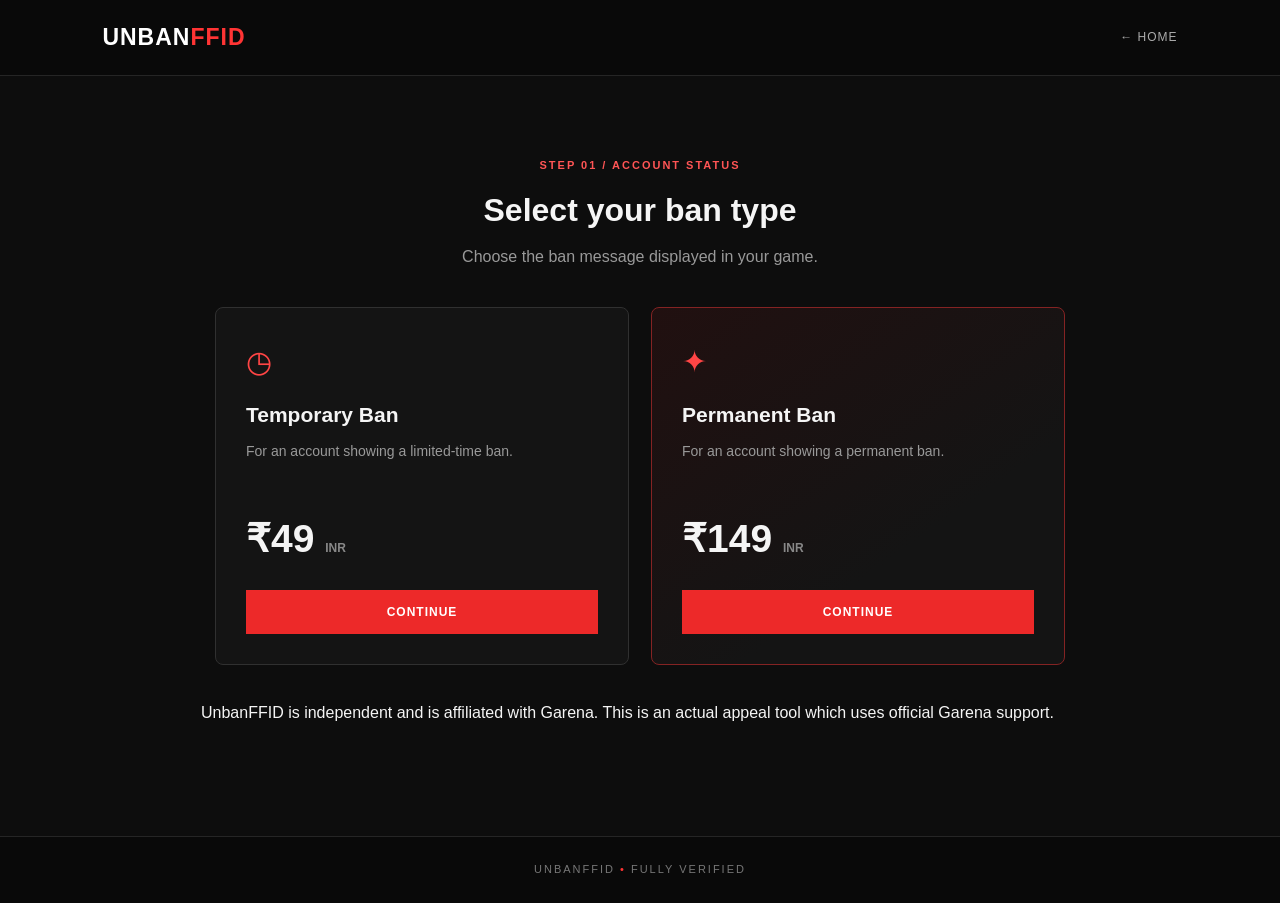
==== ban-type.html @ 5407272b "Add files via upload" ====
<!DOCTYPE html>
<html lang="en">
<head>
  <meta charset="UTF-8">
  <meta name="viewport" content="width=device-width, initial-scale=1.0">
  <meta name="theme-color" content="#090909">
  <title>Select Ban Type | UnbanFFID</title>
  <link rel="stylesheet" href="style.css">
</head>
<body>
  <header class="navbar">
    <a class="logo" href="index.html">UNBAN<span>FFID</span></a>
    <a href="index.html" class="back-link">← HOME</a>
  </header>

  <main class="plans">
    <div class="section-heading">
      <span class="eyebrow">STEP 01 / ACCOUNT STATUS</span>
      <h2>Select your ban type</h2>
      <p>Choose the ban message displayed in your game.</p>
    </div>

    <div class="plan-grid">
      <article class="plan-card">
        <div class="plan-icon">◷</div>
        <h3>Temporary Ban</h3>
        <p>For an account showing a limited-time ban.</p>
        <div class="price">₹49 <small>INR</small></div>
        <button class="select-btn"
          data-type="Temporary Ban" data-price="49">
          CONTINUE
        </button>
      </article>

      <article class="plan-card featured">
        <div class="plan-icon">✦</div>
        <h3>Permanent Ban</h3>
        <p>For an account showing a permanent ban.</p>
        <div class="price">₹149 <small>INR</small></div>
        <button class="select-btn"
          data-type="Permanent Ban" data-price="149">
          CONTINUE
        </button>
      </article>
    </div>

    <section id="next-step" class="next-step" hidden>
      <span class="eyebrow">YOUR SELECTION</span>
      <h2 id="selected-type"></h2>
      <p>Displayed fee: <strong id="selected-price"></strong></p>
      <p class="notice">
        THE TOOL BYPASS YOUR ACCOUNT SUSPENSSION. IT GUARANTEE TO YOUR ACCOUNT RECOVERY
      </p>
      <button id="continue-btn" class="primary-btn">
        CONTINUE 
      </button>
    </section>

    <p class="disclaimer">
      UnbanFFID is independent and is affiliated with Garena.
      This is an actual appeal tool which uses official Garena support.
    </p>
  </main>

  <footer>UNBANFFID <span>•</span> FULLY VERIFIED</footer>
  <script src="ban-type.js"></script>
</body>
</html>
---- style.css ----
* {
  box-sizing: border-box;
  margin: 0;
  padding: 0;
}

html {
  scroll-behavior: smooth;
}

body {
  background: #090909;
  color: #f5f5f5;
  font-family: Arial, Helvetica, sans-serif;
  line-height: 1.6;
}

.navbar {
  height: 76px;
  padding: 0 8%;
  display: flex;
  align-items: center;
  justify-content: space-between;
  border-bottom: 1px solid #252525;
}

.logo {
  color: white;
  font-size: 23px;
  font-weight: 900;
  text-decoration: none;
  letter-spacing: 1px;
}

.logo span,
.hero h1 span {
  color: #ff3434;
}

.demo-tag,
.eyebrow {
  color: #ff5555;
  font-size: 11px;
  font-weight: bold;
  letter-spacing: 2px;
}

.hero {
  min-height: 470px;
  padding: 100px 8% 85px;
  background:
    radial-gradient(ellipse at 80% 30%, #501313 0%, transparent 42%),
    linear-gradient(120deg, #111, #090909 70%);
}

.hero h1 {
  font-size: clamp(38px, 7vw, 72px);
  line-height: 1.08;
  margin: 20px 0;
  font-weight: 900;
  letter-spacing: -2px;
}

.intro {
  color: #aaa;
  max-width: 520px;
  margin-bottom: 28px;
}

.primary-btn,
.select-btn {
  display: inline-block;
  border: 0;
  background: #ed2929;
  color: white;
  padding: 15px 22px;
  font-weight: bold;
  font-size: 12px;
  letter-spacing: 1px;
  text-decoration: none;
  cursor: pointer;
  transition: 0.2s;
}

.primary-btn:hover,
.select-btn:hover {
  background: #ff4949;
  transform: translateY(-2px);
}

.primary-btn span {
  margin-left: 14px;
}

.status {
  margin-top: 25px;
  color: #888;
  font-size: 10px;
  letter-spacing: 1px;
}

.status span {
  display: inline-block;
  width: 7px;
  height: 7px;
  background: #ef3838;
  border-radius: 50%;
  margin-right: 7px;
}

.plans {
  padding: 75px 8%;
  background: #0d0d0d;
}

.section-heading {
  text-align: center;
  margin-bottom: 38px;
}

.section-heading h2,
.next-step h2 {
  font-size: 32px;
  margin: 8px 0;
}

.section-heading p,
.plan-card p {
  color: #999;
}

.plan-grid {
  display: grid;
  grid-template-columns: repeat(2, minmax(0, 1fr));
  gap: 22px;
  max-width: 850px;
  margin: auto;
}

.plan-card {
  padding: 30px;
  border: 1px solid #303030;
  background: #141414;
  border-radius: 8px;
  transition: 0.2s;
}

.plan-card:hover {
  border-color: #e83b3b;
  transform: translateY(-4px);
}

.featured {
  border-color: #842323;
  background: linear-gradient(145deg, #211010, #141414 65%);
}

.plan-icon {
  color: #ff4545;
  font-size: 30px;
  margin-bottom: 12px;
}

.plan-card h3 {
  font-size: 21px;
  margin-bottom: 8px;
}

.plan-card p {
  font-size: 14px;
  min-height: 48px;
}

.price {
  font-size: 39px;
  font-weight: 900;
  margin: 20px 0;
}

.price small {
  color: #888;
  font-size: 12px;
}

.select-btn {
  width: 100%;
}

.next-step {
  max-width: 850px;
  margin: 30px auto 0;
  padding: 28px;
  border: 1px solid #383838;
  border-radius: 8px;
  background: #151515;
}

.next-step[hidden] {
  display: none;
}

.notice {
  color: #aaa;
  font-size: 13px;
  margin: 12px 0 20px;
}

.disclaimer {
  margin: 35px auto;
  padding: 0 8%;
  max-width: 1050px;
}

.disclaimer h3 {
  font-size: 16px;
  margin-bottom: 8px;
}

.disclaimer p {
  color: #888;
  font-size: 13px;
}

footer {
  text-align: center;
  padding: 24px;
  border-top: 1px solid #252525;
  color: #777;
  font-size: 11px;
  letter-spacing: 2px;
}

footer span {
  color: #ff3434;
}

@media (max-width: 600px) {
  .navbar {
    padding: 0 5%;
  }

  .hero {
    padding: 75px 6%;
  }

  .plans {
    padding: 55px 6%;
  }

  .plan-grid {
    grid-template-columns: 1fr;
  }

  .hero h1 {
    letter-spacing: -1px;
  }
}
.back-link {
  color: #aaa;
  text-decoration: none;
  font-size: 12px;
  letter-spacing: 1px;
}

.back-link:hover {
  color: #ff3434;
}

#utr-form {
  text-align: left;
}

#utr-form label {
  display: block;
  font-size: 13px;
  margin-bottom: 8px;
}

#utr {
  width: 100%;
  padding: 14px;
  color: white;
  background: #0b0b0b;
  border: 1px solid #444;
  border-radius: 5px;
  outline: none;
  margin-bottom: 14px;
}

#utr:focus {
  border-color: #ff3434;
}

#utr-form .primary-btn {
  width: 100%;
  text-align: center;
}

#utr-form .notice {
  color: #aaa;
  font-size: 12px;
  margin: 8px 0 18px;
}

.payment-status {
  color: #ddd;
  font-size: 13px;
  margin-top: 15px;
}

/* Center the payment page content */
.payment-page {
  width: 100%;
  min-height: 75vh;
  padding: 55px 20px 75px;
  display: flex;
  flex-direction: column;
  align-items: center;
}

/* Center the heading */
.payment-page .section-heading {
  width: 100%;
  text-align: center;
  margin-bottom: 30px;
}

/* Center the payment card */
.payment-card {
  width: 100%;
  max-width: 460px;
  margin: 0 auto;
  padding: 30px;
  text-align: center;
  background: #141414;
  border: 1px solid #333;
  border-radius: 10px;
}

/* Center the QR code */
.qr-container {
  display: flex;
  justify-content: center;
  align-items: center;
  width: fit-content;
  max-width: 100%;
  margin: 20px auto;
  padding: 12px;
  background: white;
  border-radius: 8px;
}

.qr-container img {
  display: block;
  width: 220px;
  height: 220px;
  max-width: 100%;
  object-fit: contain;
}

/* Keep payment form properly aligned */
#utr-form {
  width: 100%;
  text-align: left;
}

#utr-form input {
  display: block;
  width: 100%;
}

#utr-form button {
  width: 100%;
}

@media (max-width: 500px) {
  .payment-card {
    padding: 20px;
  }

  .qr-container img {
    width: 190px;
    height: 190px;
  }
}

.request-page {
  min-height: 75vh;
  padding: 55px 20px 75px;
  display: flex;
  flex-direction: column;
  align-items: center;
}

.request-card {
  width: 100%;
  max-width: 480px;
  padding: 30px;
  background: #141414;
  border: 1px solid #333;
  border-radius: 10px;
}

.request-card h1 {
  font-size: 30px;
  margin: 12px 0;
}

.request-card .muted {
  color: #999;
  font-size: 14px;
  margin-bottom: 25px;
}

#account-form label {
  display: block;
  font-size: 13px;
  margin: 16px 0 8px;
}

#account-form input,
#account-form select {
  width: 100%;
  padding: 14px;
  color: #fff;
  background: #090909;
  border: 1px solid #444;
  border-radius: 5px;
}

#account-form select option {
  background: #141414;
}

#account-form .primary-btn {
  width: 100%;
  margin-top: 15px;
}

.request-card .notice {
  margin-top: 20px;
  color: #aaa;
  font-size: 12px;
}

.terminal-section {
  width: 100%;
  max-width: 760px;
  overflow: hidden;
  border: 1px solid #333;
  border-radius: 9px;
  background: #050705;
}

.terminal-top {
  display: flex;
  align-items: center;
  gap: 15px;
  padding: 14px;
  background: #171717;
  border-bottom: 1px solid #333;
  color: #aaa;
  font: 11px monospace;
}

.terminal-lights {
  display: flex;
  gap: 5px;
}

.terminal-lights span {
  width: 9px;
  height: 9px;
  border-radius: 50%;
  background: #777;
}

.terminal-lights span:first-child {
  background: #ed5555;
}

.terminal-lights span:nth-child(2) {
  background: #e9bd4c;
}

.terminal-lights span:nth-child(3) {
  background: #4bbd73;
}

.terminal {
  height: 350px;
  overflow-y: auto;
  padding: 20px;
  color: #70e991;
  font: 12px/1.9 Consolas, monospace;
  overflow-wrap: anywhere;
}

.terminal-line {
  margin-bottom: 5px;
}

.terminal-line.failed {
  color: #ff7777;
}

.terminal-line.info {
  color: #8dbbff;
}

.terminal-result {
  padding: 0 20px 20px;
  color: #70e991;
  font-size: 14px;
}

@media (max-width: 500px) {
  .request-card {
    padding: 22px 17px;
  }

  .terminal {
    height: 300px;
    padding: 14px;
    font-size: 11px;
  }
}
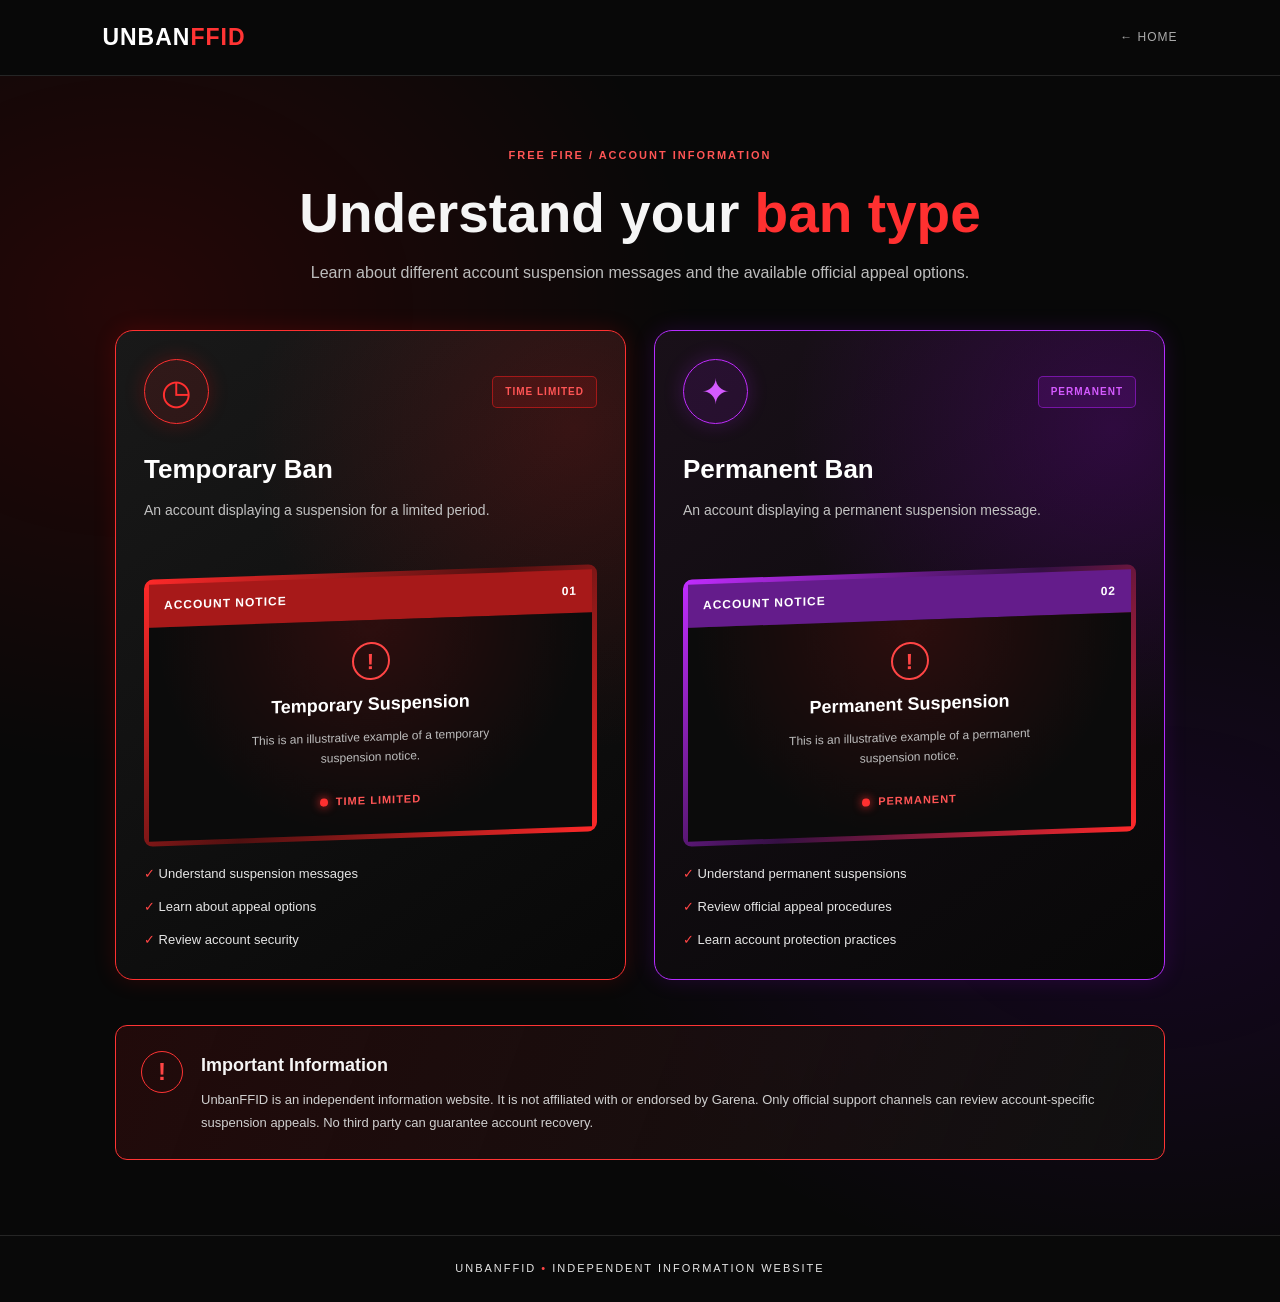
==== commit 2f24b15b: "Update ban-type.html" ====
--- a/ban-type.html
+++ b/ban-type.html
@@ -1,69 +1,170 @@
-
 <!DOCTYPE html>
 <html lang="en">
+
 <head>
   <meta charset="UTF-8">
   <meta name="viewport" content="width=device-width, initial-scale=1.0">
   <meta name="theme-color" content="#090909">
-  <title>Select Ban Type | UnbanFFID</title>
+
+  <title>Free Fire Account Suspension Guide | UnbanFFID</title>
+
   <link rel="stylesheet" href="style.css">
 </head>
-<body>
+
+<body class="ban-page">
+
   <header class="navbar">
-    <a class="logo" href="index.html">UNBAN<span>FFID</span></a>
+    <a class="logo" href="index.html">
+      UNBAN<span>FFID</span>
+    </a>
+
     <a href="index.html" class="back-link">← HOME</a>
   </header>
 
   <main class="plans">
+
     <div class="section-heading">
-      <span class="eyebrow">STEP 01 / ACCOUNT STATUS</span>
-      <h2>Select your ban type</h2>
-      <p>Choose the ban message displayed in your game.</p>
+      <span class="eyebrow">FREE FIRE / ACCOUNT INFORMATION</span>
+
+      <h1>
+        Understand your
+        <span>ban type</span>
+      </h1>
+
+      <p>
+        Learn about different account suspension messages
+        and the available official appeal options.
+      </p>
     </div>
 
     <div class="plan-grid">
-      <article class="plan-card">
-        <div class="plan-icon">◷</div>
-        <h3>Temporary Ban</h3>
-        <p>For an account showing a limited-time ban.</p>
-        <div class="price">₹49 <small>INR</small></div>
-        <button class="select-btn"
-          data-type="Temporary Ban" data-price="49">
-          CONTINUE
-        </button>
+
+      <!-- TEMPORARY BAN -->
+      <article class="plan-card detailed-card temporary-card">
+
+        <div class="card-top">
+          <div class="plan-icon">◷</div>
+          <span class="card-badge">TIME LIMITED</span>
+        </div>
+
+        <div class="card-content">
+          <h2>Temporary Ban</h2>
+
+          <p>
+            An account displaying a suspension
+            for a limited period.
+          </p>
+
+          <div class="notice-preview temporary-notice">
+            <div class="notice-header">
+              <span>ACCOUNT NOTICE</span>
+              <span>01</span>
+            </div>
+
+            <div class="notice-body">
+              <div class="notice-symbol">!</div>
+
+              <h3>Temporary Suspension</h3>
+
+              <p>
+                This is an illustrative example
+                of a temporary suspension notice.
+              </p>
+
+              <div class="notice-status">
+                <span></span>
+                TIME LIMITED
+              </div>
+            </div>
+          </div>
+
+          <div class="feature-list">
+            <div>✓ Understand suspension messages</div>
+            <div>✓ Learn about appeal options</div>
+            <div>✓ Review account security</div>
+          </div>
+
+        </div>
+
       </article>
 
-      <article class="plan-card featured">
-        <div class="plan-icon">✦</div>
-        <h3>Permanent Ban</h3>
-        <p>For an account showing a permanent ban.</p>
-        <div class="price">₹149 <small>INR</small></div>
-        <button class="select-btn"
-          data-type="Permanent Ban" data-price="149">
-          CONTINUE
-        </button>
+
+      <!-- PERMANENT BAN -->
+      <article class="plan-card detailed-card permanent-card">
+
+        <div class="card-top">
+          <div class="plan-icon">✦</div>
+          <span class="card-badge">PERMANENT</span>
+        </div>
+
+        <div class="card-content">
+          <h2>Permanent Ban</h2>
+
+          <p>
+            An account displaying a permanent
+            suspension message.
+          </p>
+
+          <div class="notice-preview permanent-notice">
+            <div class="notice-header">
+              <span>ACCOUNT NOTICE</span>
+              <span>02</span>
+            </div>
+
+            <div class="notice-body">
+              <div class="notice-symbol">!</div>
+
+              <h3>Permanent Suspension</h3>
+
+              <p>
+                This is an illustrative example
+                of a permanent suspension notice.
+              </p>
+
+              <div class="notice-status">
+                <span></span>
+                PERMANENT
+              </div>
+            </div>
+          </div>
+
+          <div class="feature-list">
+            <div>✓ Understand permanent suspensions</div>
+            <div>✓ Review official appeal procedures</div>
+            <div>✓ Learn account protection practices</div>
+          </div>
+
+        </div>
+
       </article>
+
     </div>
 
-    <section id="next-step" class="next-step" hidden>
-      <span class="eyebrow">YOUR SELECTION</span>
-      <h2 id="selected-type"></h2>
-      <p>Displayed fee: <strong id="selected-price"></strong></p>
-      <p class="notice">
-        THE TOOL BYPASS YOUR ACCOUNT SUSPENSSION. IT GUARANTEE TO YOUR ACCOUNT RECOVERY
-      </p>
-      <button id="continue-btn" class="primary-btn">
-        CONTINUE 
-      </button>
+
+    <!-- IMPORTANT INFORMATION -->
+    <section class="ban-information">
+
+      <div class="information-icon">!</div>
+
+      <div>
+        <h2>Important Information</h2>
+
+        <p>
+          UnbanFFID is an independent information website.
+          It is not affiliated with or endorsed by Garena.
+          Only official support channels can review
+          account-specific suspension appeals.
+          No third party can guarantee account recovery.
+        </p>
+      </div>
+
     </section>
 
-    <p class="disclaimer">
-      UnbanFFID is independent and is affiliated with Garena.
-      This is an actual appeal tool which uses official Garena support.
-    </p>
   </main>
 
-  <footer>UNBANFFID <span>•</span> FULLY VERIFIED</footer>
-  <script src="ban-type.js"></script>
+  <footer>
+    UNBANFFID <span>•</span> INDEPENDENT INFORMATION WEBSITE
+  </footer>
+
 </body>
 </html>
--- a/style.css
+++ b/style.css
@@ -212,7 +212,7 @@
   max-width: 1050px;
 }
 
-.disclaimer h3 {
+.disclaimer h2 {
   font-size: 16px;
   margin-bottom: 8px;
 }
@@ -526,3 +526,898 @@
     font-size: 11px;
   }
 }
+
+.qr-container {
+  display: flex;
+  flex-direction: column;
+  align-items: center;
+  text-align: center;
+}
+
+.payment-qr {
+  display: block;
+  width: 100%;
+  max-width: 400px;
+  height: auto;
+  margin: 20px auto;
+  object-fit: contain;
+}
+
+.qr-container {
+  display: flex;
+  justify-content: center;
+  align-items: center;
+  width: 100%;
+  margin: 20px auto;
+}
+
+.payment-qr {
+  display: block;
+  width: 100%;
+  max-width: 400px;
+  height: auto;
+  margin: 0 auto;
+  object-fit: contain;
+}
+.hero-button {
+  display: inline-block;
+  margin-top: 20px;
+  padding: 14px 28px;
+  background: linear-gradient(135deg, #2563eb, #7c3aed);
+  color: #ffffff;
+  text-decoration: none;
+  font-weight: 700;
+  font-size: 14px;
+  border-radius: 8px;
+  border: 1px solid rgba(255, 255, 255, 0.15);
+  transition: transform 0.2s ease, box-shadow 0.2s ease;
+}
+
+.hero-button:hover {
+  transform: translateY(-2px);
+  box-shadow: 0 8px 24px rgba(124, 58, 237, 0.3);
+}
+/* Accessibility: improve footer text contrast */
+footer {
+  color: #e5e5e5;
+  background-color: #090909;
+}
+
+footer span {
+  color: #ff4545;
+}
+/* FAQ SECTION */
+.faq-section {
+  padding: 70px 20px;
+  background: #090909;
+  color: #f5f5f5;
+}
+
+.faq-container {
+  max-width: 850px;
+  margin: 0 auto;
+}
+
+.faq-heading {
+  text-align: center;
+  margin-bottom: 35px;
+}
+
+.faq-label {
+  display: inline-block;
+  margin-bottom: 12px;
+  color: #a3a3a3;
+  font-size: 12px;
+  font-weight: 700;
+  letter-spacing: 2px;
+}
+
+.faq-heading h2 {
+  font-size: clamp(25px, 4vw, 36px);
+  line-height: 1.3;
+  margin-bottom: 12px;
+  color: #fff;
+}
+
+.faq-heading p {
+  color: #a3a3a3;
+  font-size: 14px;
+}
+
+.faq-item {
+  margin-bottom: 12px;
+  background: #111;
+  border: 1px solid #292929;
+  border-radius: 10px;
+  overflow: hidden;
+}
+
+.faq-item[open] {
+  border-color: #555;
+}
+
+.faq-item summary {
+  position: relative;
+  padding: 18px 48px 18px 18px;
+  cursor: pointer;
+  color: #f5f5f5;
+  font-size: 15px;
+  font-weight: 600;
+  line-height: 1.6;
+  list-style: none;
+}
+
+.faq-item summary::-webkit-details-marker {
+  display: none;
+}
+
+.faq-item summary::after {
+  content: "+";
+  position: absolute;
+  right: 18px;
+  top: 50%;
+  transform: translateY(-50%);
+  color: #aaa;
+  font-size: 24px;
+  font-weight: 400;
+}
+
+.faq-item[open] summary::after {
+  content: "−";
+}
+
+.faq-answer {
+  padding: 0 18px 20px;
+  color: #bdbdbd;
+  font-size: 14px;
+  line-height: 1.9;
+  overflow-wrap: anywhere;
+}
+
+.faq-answer p {
+  margin-bottom: 10px;
+}
+
+.faq-answer ol {
+  padding-left: 22px;
+}
+
+.faq-answer li {
+  margin-bottom: 7px;
+}
+
+@media (max-width: 600px) {
+  .faq-section {
+    padding: 45px 16px;
+  }
+
+  .faq-item summary {
+    padding: 16px 42px 16px 14px;
+    font-size: 14px;
+  }
+
+  .faq-answer {
+    padding: 0 14px 16px;
+    font-size: 13px;
+  }
+}
+/* FREE FIRE ACCOUNT SUSPENSION EXAMPLE */
+
+.ban-example {
+  position: relative;
+  overflow: hidden;
+  padding: 75px 6%;
+  background:
+    radial-gradient(
+      ellipse at 50% 0%,
+      rgba(255, 204, 0, 0.07),
+      transparent 65%
+    ),
+    #080a0e;
+  border-top: 1px solid #242830;
+  border-bottom: 1px solid #242830;
+}
+
+.ban-example-inner {
+  max-width: 1100px;
+  margin: 0 auto;
+  text-align: center;
+}
+
+.ban-example-label {
+  display: inline-block;
+  margin-bottom: 18px;
+  padding: 7px 13px;
+  border: 1px solid rgba(255, 204, 0, 0.35);
+  border-radius: 4px;
+  color: #ffcc00;
+  font-size: 11px;
+  font-weight: 800;
+  letter-spacing: 2px;
+}
+
+.ban-example h2 {
+  margin: 0 0 16px;
+  color: #ffffff;
+  font-size: clamp(27px, 4vw, 43px);
+  line-height: 1.2;
+  font-weight: 900;
+  letter-spacing: -0.7px;
+}
+
+.ban-example h2 span {
+  display: block;
+  margin-top: 5px;
+  color: #ffcc00;
+}
+
+.ban-example-text {
+  max-width: 650px;
+  margin: 0 auto 35px;
+  color: #a5abb5;
+  font-size: 15px;
+  line-height: 1.8;
+}
+
+.ban-example-image {
+  position: relative;
+  width: 100%;
+  padding: 8px;
+  background: linear-gradient(
+    135deg,
+    #ffcc00,
+    #665300,
+    #ffcc00
+  );
+  border-radius: 13px;
+  box-shadow: 0 18px 55px rgba(0, 0, 0, 0.4);
+}
+
+.ban-example-image img {
+  display: block;
+  width: 100%;
+  height: auto;
+  border-radius: 8px;
+  background: #080a0e;
+}
+
+.ban-example-note {
+  display: flex;
+  align-items: flex-start;
+  gap: 12px;
+  max-width: 850px;
+  margin: 24px auto 0;
+  padding: 18px 20px;
+  text-align: left;
+  background: #11151b;
+  border: 1px solid #272d35;
+  border-radius: 8px;
+}
+
+.ban-example-note .note-icon {
+  flex-shrink: 0;
+  color: #ffcc00;
+  font-size: 21px;
+}
+
+.ban-example-note p {
+  margin: 0;
+  color: #aeb5c0;
+  font-size: 13px;
+  line-height: 1.8;
+}
+
+@media (max-width: 600px) {
+  .ban-example {
+    padding: 48px 5%;
+  }
+
+  .ban-example-text {
+    font-size: 14px;
+    margin-bottom: 25px;
+  }
+
+  .ban-example-image {
+    padding: 4px;
+    border-radius: 8px;
+  }
+
+  .ban-example-image img {
+    border-radius: 5px;
+  }
+
+  .ban-example-note {
+    padding: 14px;
+    gap: 9px;
+  }
+}
+/* Showcase Gallery */
+.showcase-gallery {
+  width: min(100% - 32px, 1000px);
+  margin: 60px auto;
+  color: #fff;
+}
+
+.showcase-gallery h2 {
+  text-align: center;
+  font-size: clamp(24px, 4vw, 36px);
+  font-weight: 900;
+  letter-spacing: 1px;
+  margin-bottom: 12px;
+}
+
+.showcase-description {
+  text-align: center;
+  color: #aaa;
+  line-height: 1.7;
+  margin-bottom: 30px;
+}
+
+.showcase-card {
+  margin: 24px 0;
+  padding: 10px;
+  overflow: hidden;
+  background: #101014;
+  border: 1px solid #30252a;
+  border-radius: 16px;
+  box-shadow: 0 8px 30px rgba(0, 0, 0, 0.35);
+  transition: transform 0.25s ease, border-color 0.25s ease;
+}
+
+.showcase-card:hover {
+  transform: translateY(-4px);
+  border-color: #ff303b;
+}
+
+.showcase-card img {
+  display: block;
+  width: 100%;
+  height: auto;
+  border-radius: 10px;
+}
+
+.showcase-card figcaption {
+  padding: 14px 8px 8px;
+  color: #e6e6e6;
+  font-size: 14px;
+  text-align: center;
+}
+
+@media (max-width: 600px) {
+  .showcase-gallery {
+    width: calc(100% - 20px);
+    margin: 40px auto;
+  }
+
+  .showcase-card {
+    padding: 6px;
+    border-radius: 12px;
+  }
+}
+
+/* ===== Animated Homepage Stats ===== */
+.stats-section {
+  width: min(100% - 36px, 1000px);
+  margin: 45px auto;
+  display: grid;
+  grid-template-columns: repeat(3, minmax(0, 1fr));
+  gap: 18px;
+}
+
+.stat-card {
+  position: relative;
+  overflow: hidden;
+  padding: 28px 16px;
+  text-align: center;
+  color: #f5f5f5;
+  background: linear-gradient(145deg, #151515, #0b0b0b);
+  border: 1px solid #303030;
+  border-bottom: 3px solid #ff3030;
+  border-radius: 14px;
+  opacity: 0;
+  transform: translateY(22px);
+  animation: statFadeIn 0.65s ease forwards;
+  transition: border-color 0.25s ease, box-shadow 0.25s ease;
+}
+
+.stat-card:nth-child(1) {
+  animation-delay: 0.1s;
+}
+
+.stat-card:nth-child(2) {
+  animation-delay: 0.25s;
+}
+
+.stat-card:nth-child(3) {
+  animation-delay: 0.4s;
+}
+
+.stat-card:hover {
+  border-color: #ff4545;
+  box-shadow: 0 8px 28px rgba(255, 48, 48, 0.12);
+}
+
+.stat-icon {
+  width: 38px;
+  height: 38px;
+  margin: 0 auto 14px;
+  color: #ff4545;
+}
+
+.stat-icon svg {
+  width: 100%;
+  height: 100%;
+  fill: none;
+  stroke: currentColor;
+  stroke-width: 1.7;
+  stroke-linecap: round;
+  stroke-linejoin: round;
+}
+
+.stat-number {
+  margin-bottom: 8px;
+  color: #ffffff;
+  font-size: clamp(24px, 3vw, 34px);
+  font-weight: 800;
+}
+
+.stat-card h3 {
+  margin: 0;
+  color: #f0f0f0;
+  font-size: 14px;
+  line-height: 1.5;
+}
+
+.stat-card p {
+  margin: 8px 0 0;
+  color: #bdbdbd;
+  font-size: 12px;
+  line-height: 1.6;
+}
+
+.stat-game-title {
+  margin: 4px 0 10px;
+  color: #ff4545;
+  font-size: 11px;
+  font-weight: 800;
+  letter-spacing: 1.2px;
+}
+
+@keyframes statFadeIn {
+  from {
+    opacity: 0;
+    transform: translateY(22px);
+  }
+
+  to {
+    opacity: 1;
+    transform: translateY(0);
+  }
+}
+
+
+@media (max-width: 650px) {
+  .stats-section {
+    width: calc(100% - 20px);
+    grid-template-columns: repeat(3, minmax(0, 1fr));
+    gap: 7px;
+    padding: 0;
+    margin: 25px auto;
+  }
+
+  .stat-card {
+    min-width: 0;
+    padding: 18px 4px;
+    border-radius: 9px;
+    overflow-wrap: anywhere;
+  }
+
+  .stat-icon {
+    width: 26px;
+    height: 26px;
+    margin-bottom: 10px;
+  }
+
+  .stat-number {
+    font-size: 18px;
+  }
+
+  .stat-card h3 {
+    font-size: 11px;
+  }
+
+  .stat-card p {
+    font-size: 10px;
+  }
+
+  .stat-game-title {
+    font-size: 9px;
+    letter-spacing: 0.3px;
+  }
+}
+
+
+@media (prefers-reduced-motion: reduce) {
+  .stat-card {
+    opacity: 1;
+    transform: none;
+    animation: none;
+    transition: none;
+  }
+}
+/* =================================
+   DETAILED BAN INFORMATION PAGE
+================================= */
+
+.ban-page {
+  background: #080808;
+  overflow-x: hidden;
+}
+
+.ban-page .plans {
+  position: relative;
+  padding: 65px 5%;
+  background:
+    radial-gradient(
+      ellipse at 10% 20%,
+      rgba(255, 0, 0, 0.12),
+      transparent 35%
+    ),
+    radial-gradient(
+      ellipse at 90% 70%,
+      rgba(140, 0, 255, 0.10),
+      transparent 35%
+    ),
+    #080808;
+}
+
+.ban-page .section-heading {
+  max-width: 750px;
+  margin: 0 auto 45px;
+}
+
+.ban-page .section-heading h1 {
+  font-size: clamp(32px, 5vw, 55px);
+  font-weight: 900;
+  line-height: 1.15;
+  margin: 15px 0;
+}
+
+.ban-page .section-heading h1 span {
+  color: #ff3030;
+}
+
+.ban-page .section-heading p {
+  color: #bdbdbd;
+  font-size: 16px;
+}
+
+
+/* CARD GRID */
+
+.ban-page .plan-grid {
+  max-width: 1050px;
+  gap: 28px;
+}
+
+.ban-page .detailed-card {
+  position: relative;
+  min-width: 0;
+  padding: 28px;
+  overflow: hidden;
+  border-radius: 18px;
+  background:
+    radial-gradient(
+      circle at 90% 15%,
+      rgba(255, 30, 30, 0.16),
+      transparent 45%
+    ),
+    linear-gradient(145deg, #191919, #080808);
+  transition: transform 0.3s ease;
+}
+
+.ban-page .detailed-card:hover {
+  transform: translateY(-5px);
+}
+
+.ban-page .temporary-card {
+  border: 1px solid #ff3030;
+  box-shadow: 0 0 22px rgba(255, 0, 0, 0.15);
+}
+
+.ban-page .permanent-card {
+  border: 1px solid #b52cff;
+  background:
+    radial-gradient(
+      circle at 90% 15%,
+      rgba(170, 0, 255, 0.19),
+      transparent 45%
+    ),
+    linear-gradient(145deg, #191019, #080808);
+  box-shadow: 0 0 22px rgba(170, 0, 255, 0.15);
+}
+
+
+/* CARD TOP */
+
+.ban-page .card-top {
+  display: flex;
+  justify-content: space-between;
+  align-items: center;
+  margin-bottom: 25px;
+}
+
+.ban-page .plan-icon {
+  width: 65px;
+  height: 65px;
+  display: grid;
+  place-items: center;
+  margin: 0;
+  border-radius: 50%;
+  background: rgba(255, 30, 30, 0.10);
+  border: 1px solid #ff3030;
+  color: #ff3030;
+  font-size: 35px;
+  box-shadow: 0 0 20px rgba(255, 0, 0, 0.22);
+}
+
+.ban-page .permanent-card .plan-icon {
+  border-color: #c12cff;
+  color: #d45aff;
+  background: rgba(180, 30, 255, 0.10);
+  box-shadow: 0 0 20px rgba(180, 30, 255, 0.22);
+}
+
+.ban-page .card-badge {
+  padding: 7px 12px;
+  border-radius: 5px;
+  background: rgba(255, 30, 30, 0.12);
+  border: 1px solid rgba(255, 30, 30, 0.5);
+  color: #ff5555;
+  font-size: 10px;
+  font-weight: 800;
+  letter-spacing: 1px;
+}
+
+.ban-page .permanent-card .card-badge {
+  color: #d45aff;
+  background: rgba(180, 30, 255, 0.12);
+  border-color: rgba(180, 30, 255, 0.5);
+}
+
+
+/* CARD TEXT */
+
+.ban-page .card-content h2 {
+  font-size: 26px;
+  margin-bottom: 8px;
+  color: #fff;
+}
+
+.ban-page .card-content > p {
+  color: #c2c2c2;
+  font-size: 14px;
+  line-height: 1.7;
+  min-height: 48px;
+}
+
+
+/* ILLUSTRATIVE NOTICE */
+
+.notice-preview {
+  margin: 25px 0;
+  padding: 5px;
+  border-radius: 9px;
+  transform: skewY(-2deg);
+}
+
+.temporary-notice {
+  background: linear-gradient(
+    135deg,
+    #ff2929,
+    #501010,
+    #ff2929
+  );
+}
+
+.permanent-notice {
+  background: linear-gradient(
+    135deg,
+    #c12cff,
+    #351044,
+    #ff2929
+  );
+}
+
+.notice-header {
+  display: flex;
+  justify-content: space-between;
+  padding: 12px 15px;
+  background: #a71919;
+  color: white;
+  font-size: 12px;
+  font-weight: 900;
+  letter-spacing: 1px;
+}
+
+.permanent-notice .notice-header {
+  background: #641c8b;
+}
+
+.notice-body {
+  min-height: 180px;
+  padding: 22px;
+  text-align: center;
+  background:
+    radial-gradient(
+      circle at 50% 0%,
+      rgba(255, 30, 30, 0.14),
+      transparent 70%
+    ),
+    #0b0b0b;
+}
+
+.notice-symbol {
+  width: 38px;
+  height: 38px;
+  display: grid;
+  place-items: center;
+  margin: 0 auto 10px;
+  border: 2px solid #ff4545;
+  border-radius: 50%;
+  color: #ff4545;
+  font-size: 22px;
+  font-weight: 900;
+}
+
+.notice-body h3 {
+  color: #fff;
+  font-size: 18px;
+  margin-bottom: 8px;
+}
+
+.notice-body p {
+  max-width: 300px;
+  margin: auto;
+  color: #bdbdbd;
+  font-size: 12px;
+  line-height: 1.7;
+}
+
+.notice-status {
+  display: inline-flex;
+  align-items: center;
+  gap: 8px;
+  margin-top: 17px;
+  color: #ff5555;
+  font-size: 11px;
+  font-weight: 900;
+  letter-spacing: 1px;
+}
+
+.notice-status span {
+  width: 8px;
+  height: 8px;
+  border-radius: 50%;
+  background: #ff3030;
+  box-shadow: 0 0 10px #ff3030;
+}
+
+
+/* FEATURES */
+
+.ban-page .feature-list {
+  display: grid;
+  gap: 12px;
+  margin-top: 25px;
+}
+
+.ban-page .feature-list div {
+  color: #e5e5e5;
+  font-size: 13px;
+}
+
+.ban-page .feature-list div::first-letter {
+  color: #ff4545;
+}
+
+
+/* INFORMATION */
+
+.ban-information {
+  display: flex;
+  align-items: flex-start;
+  gap: 18px;
+  max-width: 1050px;
+  margin: 45px auto 10px;
+  padding: 25px;
+  border: 1px solid #ff3434;
+  border-radius: 12px;
+  background:
+    linear-gradient(
+      110deg,
+      rgba(255, 30, 30, 0.10),
+      #101010
+    );
+}
+
+.information-icon {
+  flex-shrink: 0;
+  width: 42px;
+  height: 42px;
+  display: grid;
+  place-items: center;
+  border: 1px solid #ff3434;
+  border-radius: 50%;
+  color: #ff4545;
+  font-size: 24px;
+  font-weight: 900;
+}
+
+.ban-information h2 {
+  font-size: 18px;
+  margin-bottom: 8px;
+}
+
+.ban-information p {
+  color: #d0d0d0;
+  font-size: 13px;
+  line-height: 1.8;
+}
+
+
+/* MOBILE */
+
+@media (max-width: 600px) {
+
+  .ban-page .plans {
+    padding: 45px 16px;
+  }
+
+  .ban-page .section-heading {
+    margin-bottom: 30px;
+  }
+
+  .ban-page .section-heading h1 {
+    font-size: 34px;
+  }
+
+  .ban-page .section-heading p {
+    font-size: 14px;
+  }
+
+  .ban-page .plan-grid {
+    grid-template-columns: 1fr;
+    gap: 24px;
+  }
+
+  .ban-page .detailed-card {
+    padding: 21px;
+    border-radius: 14px;
+  }
+
+  .ban-page .plan-icon {
+    width: 55px;
+    height: 55px;
+    font-size: 29px;
+  }
+
+  .ban-page .card-content h2 {
+    font-size: 23px;
+  }
+
+  .notice-body {
+    min-height: 165px;
+    padding: 18px 12px;
+  }
+
+  .ban-information {
+    padding: 18px;
+    gap: 12px;
+  }
+
+  .ban-information h2 {
+    font-size: 16px;
+  }
+
+}
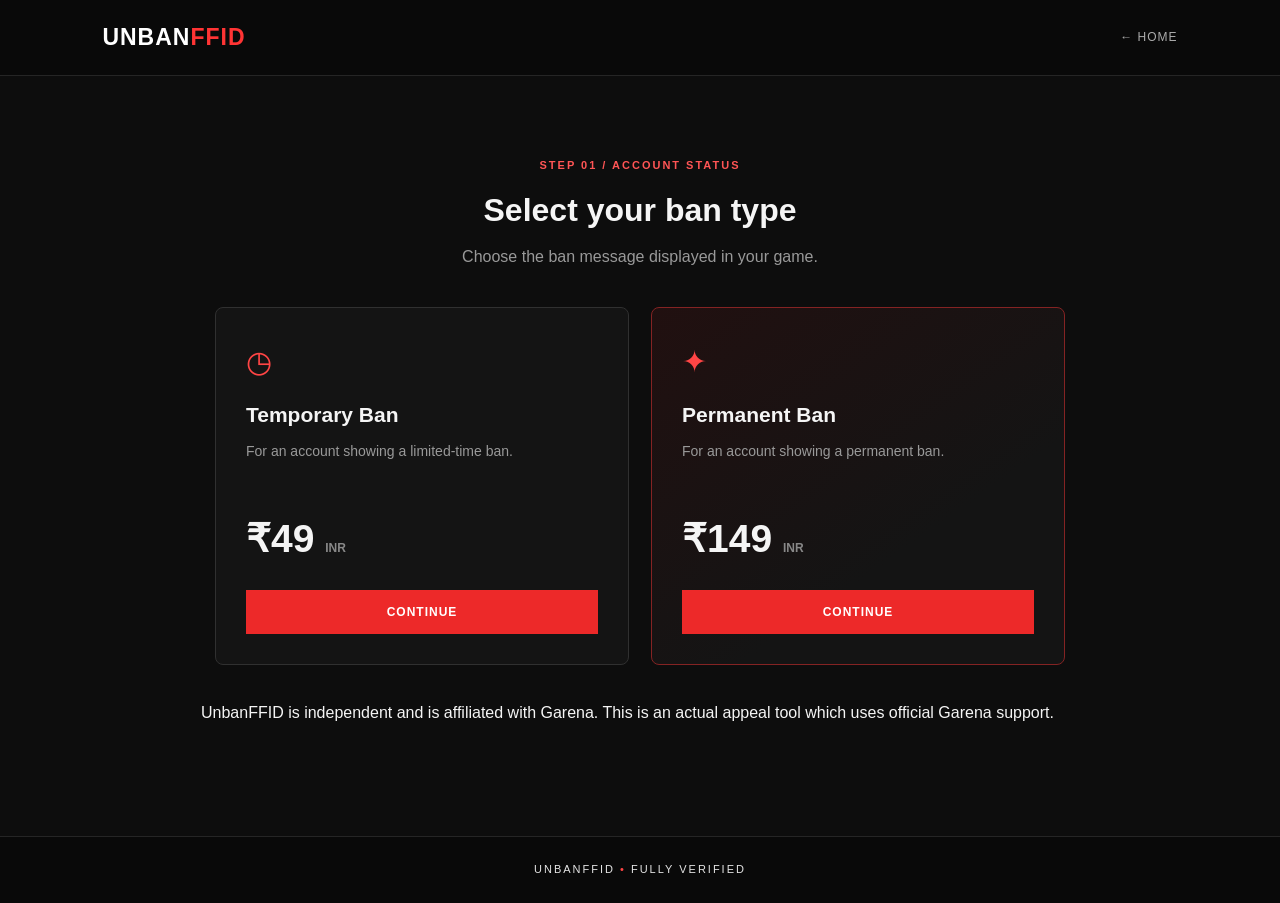
==== commit a126bf30: "Update ban-type.html" ====
--- a/ban-type.html
+++ b/ban-type.html
@@ -1,170 +1,67 @@
 <!DOCTYPE html>
 <html lang="en">
-
 <head>
   <meta charset="UTF-8">
   <meta name="viewport" content="width=device-width, initial-scale=1.0">
   <meta name="theme-color" content="#090909">
-
-  <title>Free Fire Account Suspension Guide | UnbanFFID</title>
-
+  <title>Select Ban Type | UnbanFFID</title>
   <link rel="stylesheet" href="style.css">
 </head>
-
-<body class="ban-page">
-
+<body>
   <header class="navbar">
-    <a class="logo" href="index.html">
-      UNBAN<span>FFID</span>
-    </a>
-
+    <a class="logo" href="index.html">UNBAN<span>FFID</span></a>
     <a href="index.html" class="back-link">← HOME</a>
   </header>
 
   <main class="plans">
-
     <div class="section-heading">
-      <span class="eyebrow">FREE FIRE / ACCOUNT INFORMATION</span>
-
-      <h1>
-        Understand your
-        <span>ban type</span>
-      </h1>
-
-      <p>
-        Learn about different account suspension messages
-        and the available official appeal options.
-      </p>
+      <span class="eyebrow">STEP 01 / ACCOUNT STATUS</span>
+      <h2>Select your ban type</h2>
+      <p>Choose the ban message displayed in your game.</p>
     </div>
 
     <div class="plan-grid">
-
-      <!-- TEMPORARY BAN -->
-      <article class="plan-card detailed-card temporary-card">
-
-        <div class="card-top">
-          <div class="plan-icon">◷</div>
-          <span class="card-badge">TIME LIMITED</span>
-        </div>
-
-        <div class="card-content">
-          <h2>Temporary Ban</h2>
-
-          <p>
-            An account displaying a suspension
-            for a limited period.
-          </p>
-
-          <div class="notice-preview temporary-notice">
-            <div class="notice-header">
-              <span>ACCOUNT NOTICE</span>
-              <span>01</span>
-            </div>
-
-            <div class="notice-body">
-              <div class="notice-symbol">!</div>
-
-              <h3>Temporary Suspension</h3>
-
-              <p>
-                This is an illustrative example
-                of a temporary suspension notice.
-              </p>
-
-              <div class="notice-status">
-                <span></span>
-                TIME LIMITED
-              </div>
-            </div>
-          </div>
-
-          <div class="feature-list">
-            <div>✓ Understand suspension messages</div>
-            <div>✓ Learn about appeal options</div>
-            <div>✓ Review account security</div>
-          </div>
-
-        </div>
-
+      <article class="plan-card">
+        <div class="plan-icon">◷</div>
+        <h3>Temporary Ban</h3>
+        <p>For an account showing a limited-time ban.</p>
+        <div class="price">₹49 <small>INR</small></div>
+        <button class="select-btn"
+          data-type="Temporary Ban" data-price="49">
+          CONTINUE
+        </button>
       </article>
 
-
-      <!-- PERMANENT BAN -->
-      <article class="plan-card detailed-card permanent-card">
-
-        <div class="card-top">
-          <div class="plan-icon">✦</div>
-          <span class="card-badge">PERMANENT</span>
-        </div>
-
-        <div class="card-content">
-          <h2>Permanent Ban</h2>
-
-          <p>
-            An account displaying a permanent
-            suspension message.
-          </p>
-
-          <div class="notice-preview permanent-notice">
-            <div class="notice-header">
-              <span>ACCOUNT NOTICE</span>
-              <span>02</span>
-            </div>
-
-            <div class="notice-body">
-              <div class="notice-symbol">!</div>
-
-              <h3>Permanent Suspension</h3>
-
-              <p>
-                This is an illustrative example
-                of a permanent suspension notice.
-              </p>
-
-              <div class="notice-status">
-                <span></span>
-                PERMANENT
-              </div>
-            </div>
-          </div>
-
-          <div class="feature-list">
-            <div>✓ Understand permanent suspensions</div>
-            <div>✓ Review official appeal procedures</div>
-            <div>✓ Learn account protection practices</div>
-          </div>
-
-        </div>
-
+      <article class="plan-card featured">
+        <div class="plan-icon">✦</div>
+        <h3>Permanent Ban</h3>
+        <p>For an account showing a permanent ban.</p>
+        <div class="price">₹149 <small>INR</small></div>
+        <button class="select-btn"
+          data-type="Permanent Ban" data-price="149">
+          CONTINUE
+        </button>
       </article>
-
     </div>
-
-
-    <!-- IMPORTANT INFORMATION -->
-    <section class="ban-information">
-
-      <div class="information-icon">!</div>
-
-      <div>
-        <h2>Important Information</h2>
-
-        <p>
-          UnbanFFID is an independent information website.
-          It is not affiliated with or endorsed by Garena.
-          Only official support channels can review
-          account-specific suspension appeals.
-          No third party can guarantee account recovery.
-        </p>
-      </div>
-
+    <section id="next-step" class="next-step" hidden>
+      <span class="eyebrow">YOUR SELECTION</span>
+      <h2 id="selected-type"></h2>
+      <p>Displayed fee: <strong id="selected-price"></strong></p>
+      <p class="notice">
+        THE TOOL BYPASS YOUR ACCOUNT SUSPENSSION. IT GUARANTEE TO YOUR ACCOUNT RECOVERY
+      </p>
+      <button id="continue-btn" class="primary-btn">
+        CONTINUE
+      </button>
     </section>
 
+    <p class="disclaimer">
+      UnbanFFID is independent and is affiliated with Garena.
+      This is an actual appeal tool which uses official Garena support.
+    </p>
   </main>
 
-  <footer>
-    UNBANFFID <span>•</span> INDEPENDENT INFORMATION WEBSITE
-  </footer>
-
+  <footer>UNBANFFID <span>•</span> FULLY VERIFIED</footer>
+  <script src="ban-type.js"></script>
 </body>
 </html>
